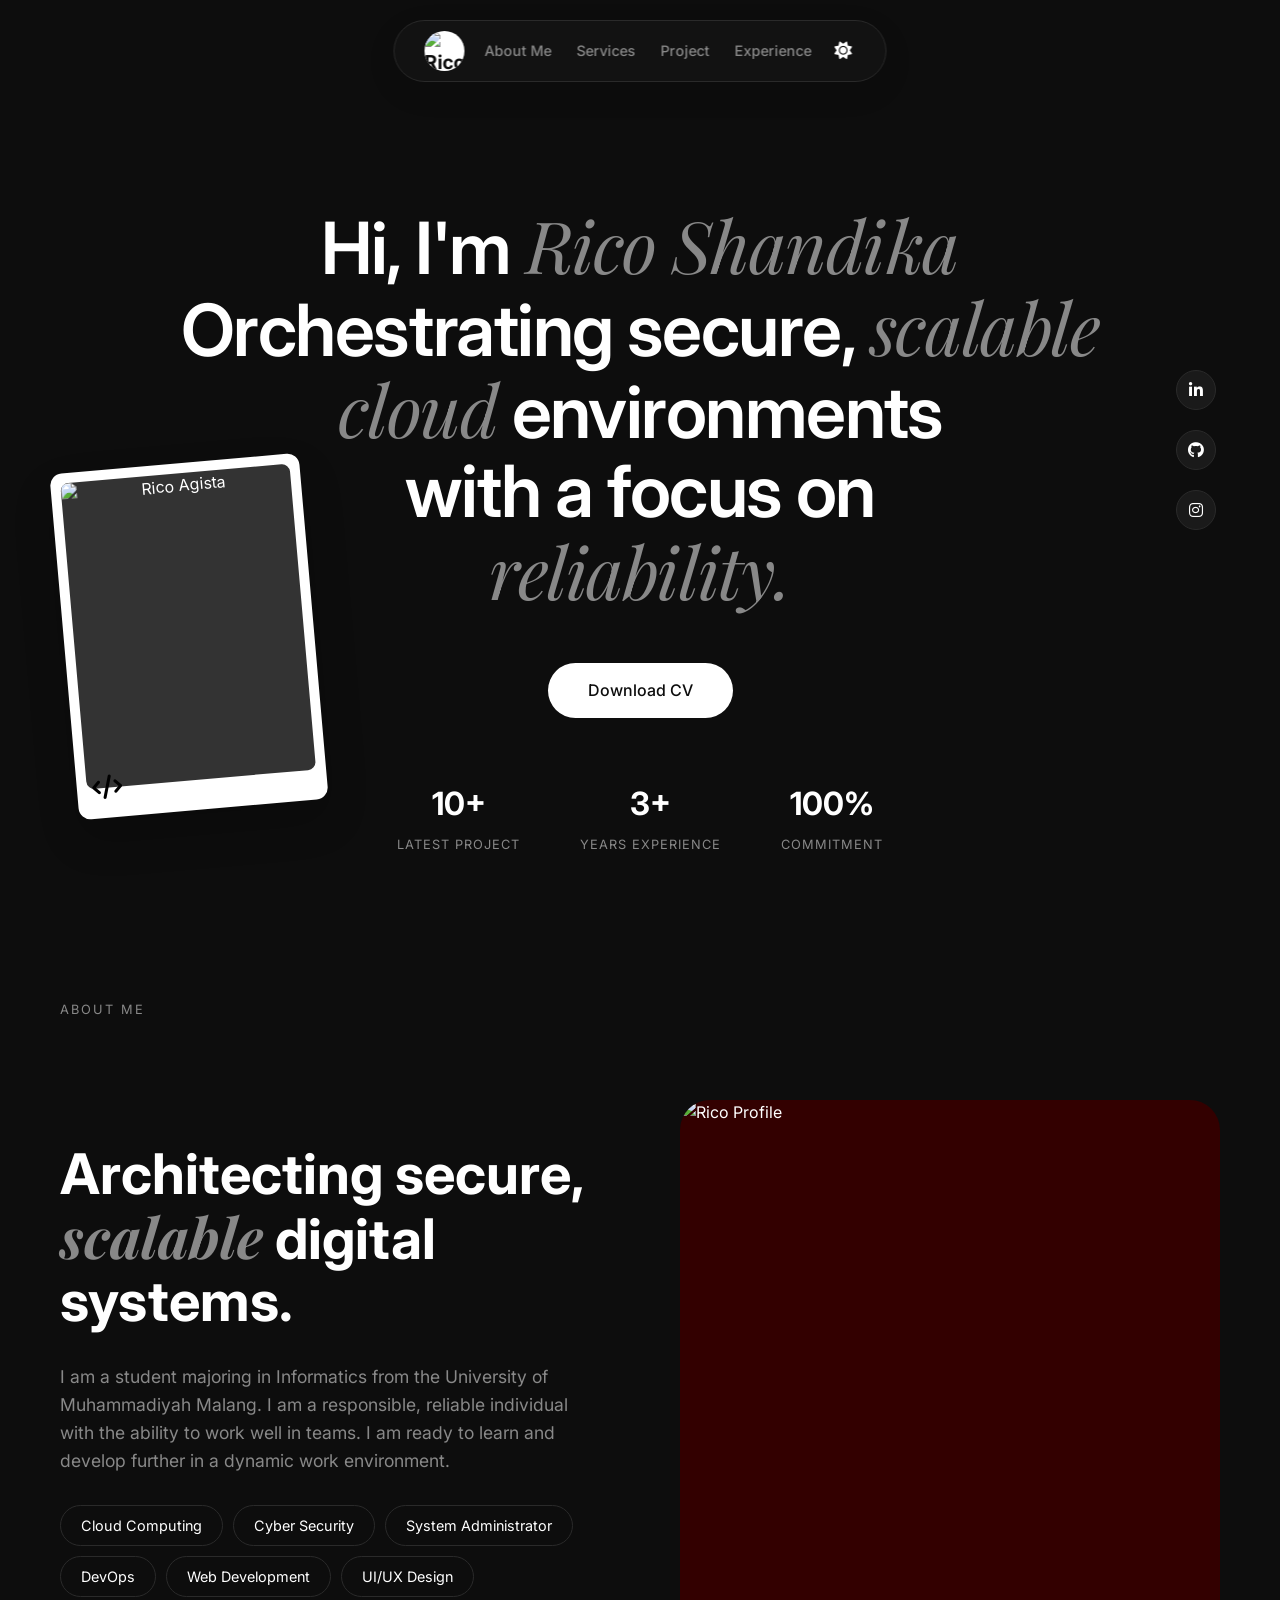
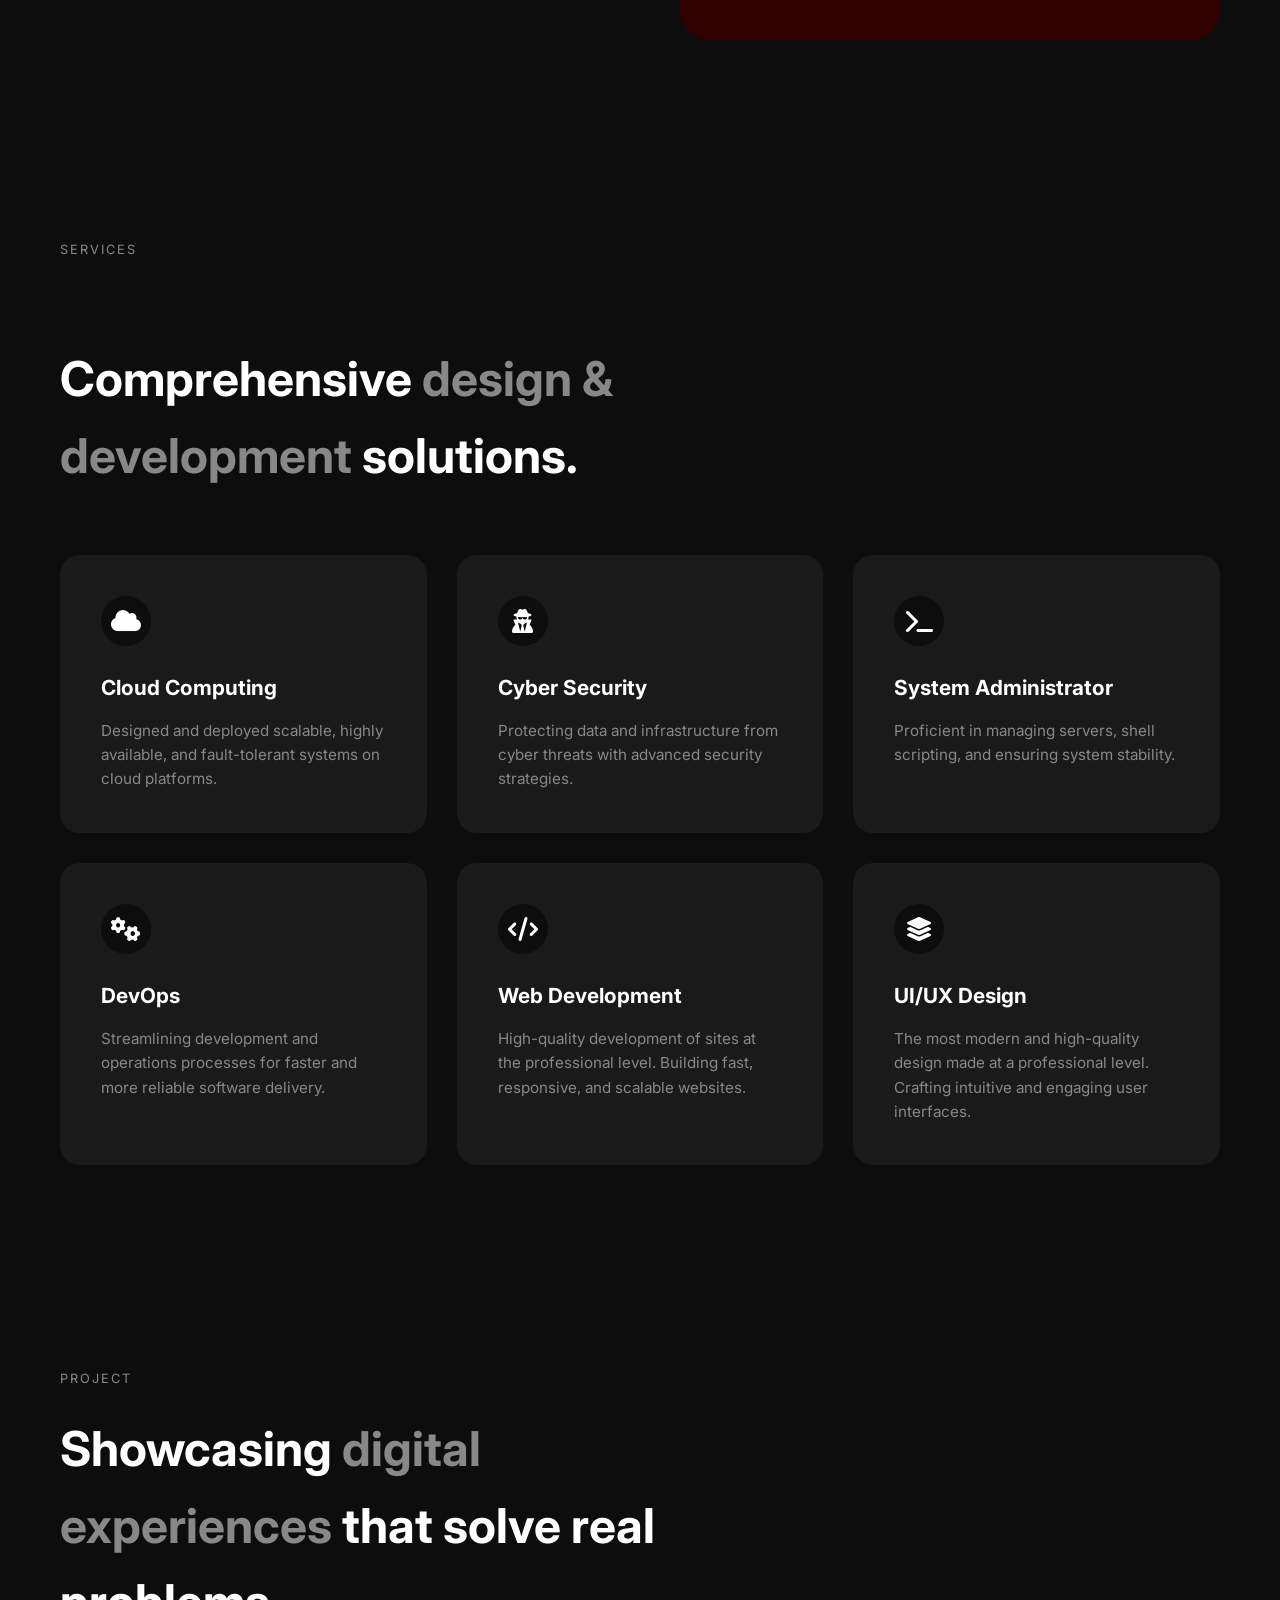
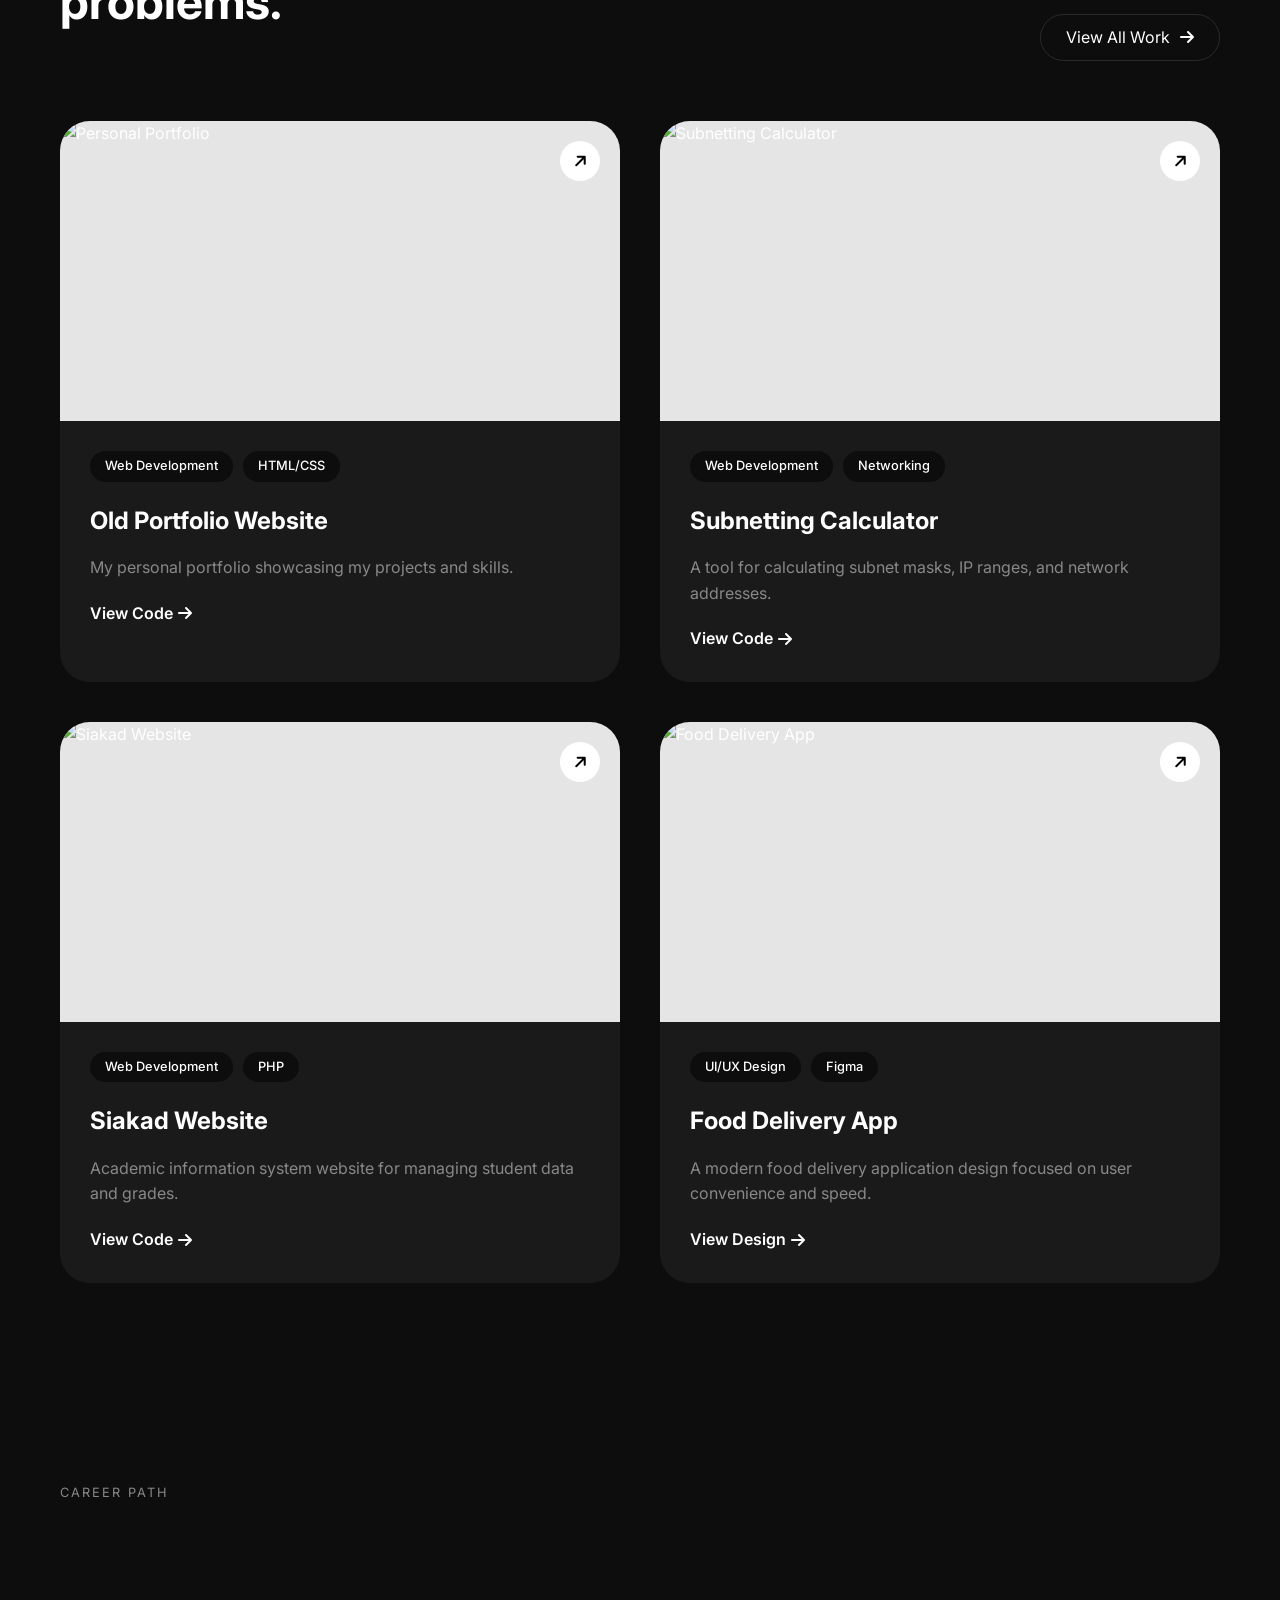
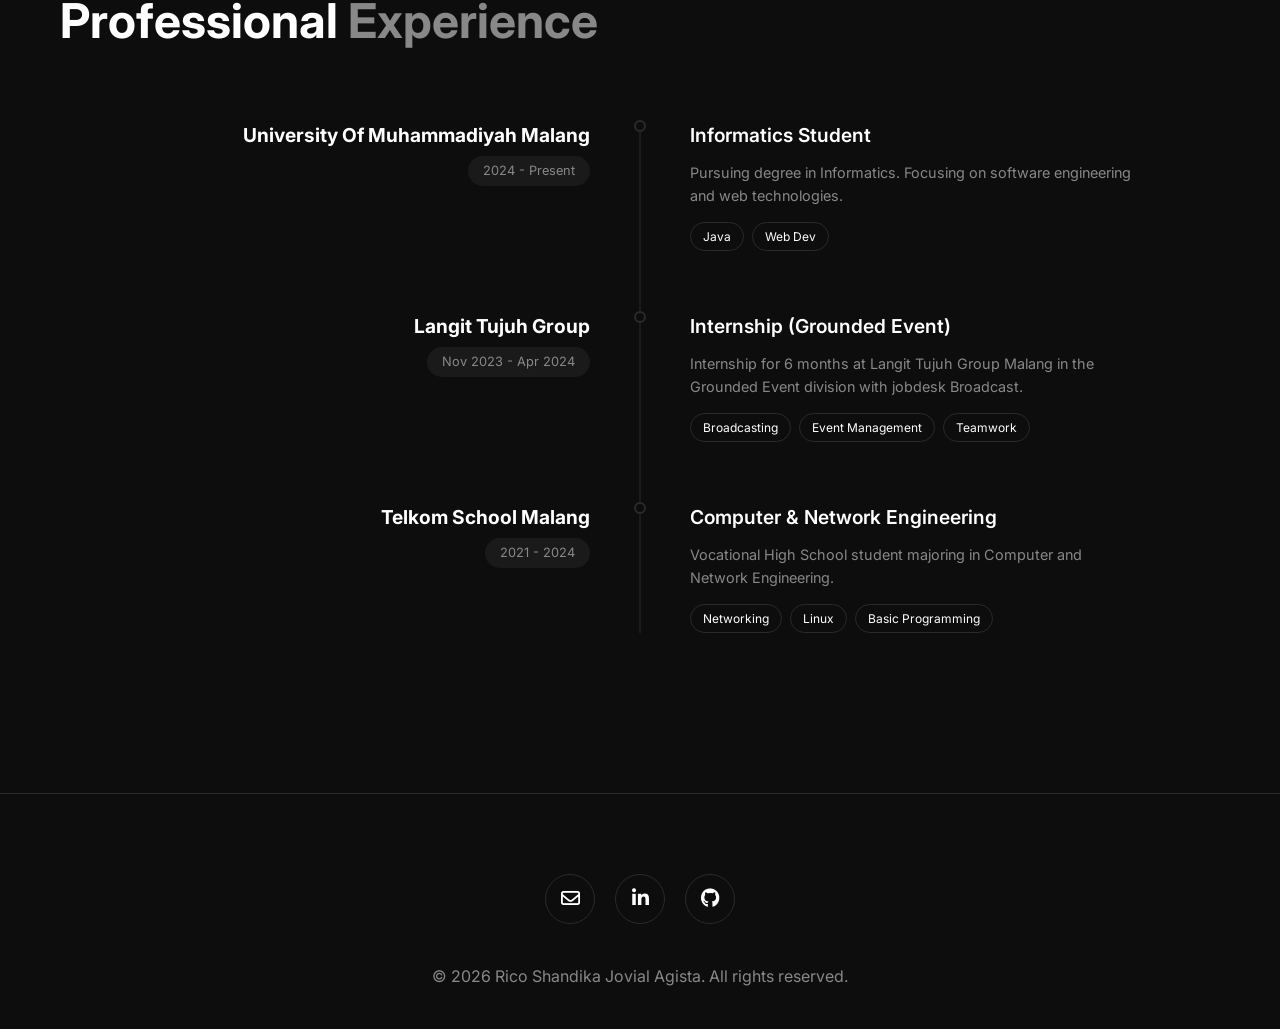
==== index.html @ cc6c266a "yes seo" ====
<!DOCTYPE html>
<html lang="en" data-theme="dark">

<head>
    <meta charset="UTF-8">
    <meta name="viewport" content="width=device-width, initial-scale=1.0">
    <meta name="description" content="Rico Agista - Cloud Computing & DevOps Expert. Specialized in secure, scalable cloud environments, cybersecurity, and system administration. 3+ years experience.">
    <meta name="keywords" content="Rico Agista, Cloud Computing, DevOps, Cybersecurity, System Administrator, Web Development, UI/UX Design, AWS, Linux, Cloud Engineer">
    <meta name="author" content="Rico Shandika Jovial Agista">
    <meta name="robots" content="index, follow, max-snippet:-1, max-image-preview:large, max-video-preview:-1">
    <meta name="theme-color" content="#1f2937">
    <meta name="apple-mobile-web-app-capable" content="yes">
    <meta name="apple-mobile-web-app-status-bar-style" content="black-translucent">
    
    <!-- Open Graph / Facebook -->
    <meta property="og:type" content="website">
    <meta property="og:url" content="https://ricoagista.my.id/">
    <meta property="og:title" content="Rico Agista - Cloud Computing & DevOps Expert">
    <meta property="og:description" content="Architecting secure, scalable cloud environments with 3+ years of experience in DevOps, cybersecurity, and system administration.">
    <meta property="og:image" content="https://ricoagista.my.id/img/hero-bg.jpg">
    <meta property="og:site_name" content="Rico Agista Portfolio">
    <meta property="og:locale" content="en_US">
    
    <!-- Twitter -->
    <meta property="twitter:card" content="summary_large_image">
    <meta property="twitter:url" content="https://ricoagista.my.id/">
    <meta property="twitter:title" content="Rico Agista - Cloud Computing & DevOps Expert">
    <meta property="twitter:description" content="Architecting secure, scalable cloud environments with 3+ years of experience.">
    <meta property="twitter:image" content="https://ricoagista.my.id/img/hero-bg.jpg">
    
    <!-- Canonical -->
    <link rel="canonical" href="https://ricoagista.my.id/">
    
    <!-- JSON-LD Structured Data -->
    <script type="application/ld+json">
    {
        "@context": "https://schema.org",
        "@type": "Person",
        "name": "Rico Shandika Jovial Agista",
        "alternateName": "Rico Agista",
        "description": "Cloud Computing & DevOps Expert with 3+ years experience",
        "url": "https://ricoagista.my.id/",
        "image": "https://ricoagista.my.id/img/profile.png",
        "email": "mailto:info@ricoagista.my.id",
        "jobTitle": "Cloud Engineer & DevOps Specialist",
        "sameAs": [
            "https://linkedin.com/in/ricoshandikajovialagista/",
            "https://github.com/ricoagista",
            "https://instagram.com/rico_agista"
        ],
        "knowsAbout": [
            "Cloud Computing",
            "DevOps",
            "Cybersecurity",
            "System Administration",
            "Web Development",
            "UI/UX Design",
            "AWS",
            "Linux",
            "Docker",
            "Kubernetes"
        ],
        "worksFor": {
            "@type": "Organization",
            "name": "Freelance"
        }
    }
    </script>

    <!-- JSON-LD Organization Schema -->
    <script type="application/ld+json">
    {
        "@context": "https://schema.org",
        "@type": "WebSite",
        "name": "Rico Agista Portfolio",
        "url": "https://ricoagista.my.id/",
        "description": "Personal portfolio showcasing cloud computing, DevOps, and cybersecurity expertise",
        "creator": {
            "@type": "Person",
            "name": "Rico Shandika Jovial Agista"
        }
    }
    </script>
    
    <title>Rico Agista - Cloud Computing & DevOps Expert | Secure Cloud Solutions</title>
    <link rel="stylesheet" href="css/style.css">
    <link rel="stylesheet" href="https://cdnjs.cloudflare.com/ajax/libs/font-awesome/6.4.0/css/all.min.css">
    <link rel="icon" type="image/logo.png" href="img/logo.png">
    <link rel="apple-touch-icon" href="img/icon.jpg">
</head>

<body>

    <!-- Navbar -->
    <nav class="navbar">
        <div class="nav-brand">
            <img src="img/icon.jpg" alt="Rico"
                style="width: 100%; height: 100%; object-fit: cover; border-radius: 50%;">
        </div>
        <div class="nav-links">
            <a href="#about">About Me</a>
            <a href="#services">Services</a>
            <a href="#projects">Project</a>
            <a href="#experience">Experience</a>
        </div>

        <button class="theme-toggle" aria-label="Toggle Dark Mode">
            <i class="fa-solid fa-sun"></i>
        </button>
    </nav>

    <!-- Hero Section -->
    <section class="hero">
        <div class="container">

            <h1 class="hero-title" style="margin-top: 60px;">
                Hi, I'm <span class="serif">Rico Shandika</span><br>
                Orchestrating secure, <span class="serif">scalable</span><br>
                <span class="serif">cloud</span> environments<br>
                with a focus on<br>
                <span class="serif">reliability.</span>
            </h1>

            <a href="./assets/CV-Rico_Shandika_Jovial_Agista.pdf"
                class="btn-primary" target="_blank">Download CV</a>

            <div class="hero-stats">
                <div class="stat-item">
                    <h3>10+</h3>
                    <p>Latest Project</p>
                </div>
                <div class="stat-item">
                    <h3>3+</h3>
                    <p>Years Experience</p>
                </div>
                <div class="stat-item">
                    <h3>100%</h3>
                    <p>Commitment</p>
                </div>
            </div>
        </div>

        <!-- Floating Image (Desktop Only via CSS) -->
        <div class="hero-image-wrapper">
            <img src="img/hero-bg.jpg" alt="Rico Agista" class="hero-image">
            <div class="hero-image-icon">
                <i class="fa-solid fa-code"></i>
            </div>
        </div>

        <!-- Social Side Floating -->
        <div class="social-floating">
            <a href="https://www.linkedin.com/in/ricoshandikajovialagista/" target="_blank" class="social-icon"><i
                    class="fa-brands fa-linkedin-in"></i></a>
            <a href="https://github.com/ricoagista" target="_blank" class="social-icon"><i
                    class="fa-brands fa-github"></i></a>
            <a href="https://instagram.com/rico_agista" target="_blank" class="social-icon"><i
                    class="fa-brands fa-instagram"></i></a>
        </div>
    </section>

    <!-- About Section -->
    <section id="about" class="section">
        <div class="container">
            <div class="section-header">
                <span class="section-title">About Me</span>
            </div>

            <div class="about-grid">
                <div class="about-content">
                    <h2>
                        Architecting secure, <br>
                        <span class="serif">scalable</span> digital systems.
                    </h2>
                    <div class="about-text">
                        <p>I am a student majoring in Informatics from the University of Muhammadiyah Malang. I am a
                            responsible, reliable individual with the ability to work well in teams. I am ready to learn
                            and develop further in a dynamic work environment.</p>
                    </div>

                    <div class="tags">
                        <span class="tag">Cloud Computing</span>
                        <span class="tag">Cyber Security</span>
                        <span class="tag">System Administrator</span>
                        <span class="tag">DevOps</span>
                        <span class="tag">Web Development</span>
                        <span class="tag">UI/UX Design</span>
                    </div>
                </div>

                <div class="about-image-container">
                    <img src="img/profile.png" alt="Rico Profile" class="about-image">
                </div>
            </div>
        </div>
    </section>

    <!-- Services Section -->
    <section id="services" class="section">
        <div class="container">
            <div class="section-header">
                <span class="section-title">Services</span>
            </div>

            <h2 style="font-size: 3rem; margin-bottom: 60px; max-width: 800px;">
                Comprehensive <span style="color: var(--text-muted);">design & development</span> solutions.
            </h2>

            <div class="services-grid">
                <!-- Service 1 -->
                <div class="service-card">
                    <div class="service-icon"><i class="fa-solid fa-cloud"></i></div>
                    <h3>Cloud Computing</h3>
                    <p>Designed and deployed scalable, highly available, and fault-tolerant systems on cloud platforms.
                    </p>
                </div>

                <!-- Service 2 -->
                <div class="service-card">
                    <div class="service-icon"><i class="fa-solid fa-user-secret"></i></div>
                    <h3>Cyber Security</h3>
                    <p>Protecting data and infrastructure from cyber threats with advanced security strategies.</p>
                </div>

                <!-- Service 3 -->
                <div class="service-card">
                    <div class="service-icon"><i class="fa-solid fa-terminal"></i></div>
                    <h3>System Administrator</h3>
                    <p>Proficient in managing servers, shell scripting, and ensuring system stability.</p>
                </div>

                <!-- Service 4 -->
                <div class="service-card">
                    <div class="service-icon"><i class="fa-solid fa-gears"></i></div>
                    <h3>DevOps</h3>
                    <p>Streamlining development and operations processes for faster and more reliable software delivery.
                    </p>
                </div>

                <!-- Service 5 -->
                <div class="service-card">
                    <div class="service-icon"><i class="fa-solid fa-code"></i></div>
                    <h3>Web Development</h3>
                    <p>High-quality development of sites at the professional level. Building fast, responsive, and
                        scalable websites.</p>
                </div>

                <!-- Service 6 -->
                <div class="service-card">
                    <div class="service-icon"><i class="fa-solid fa-layer-group"></i></div>
                    <h3>UI/UX Design</h3>
                    <p>The most modern and high-quality design made at a professional level. Crafting intuitive and
                        engaging user interfaces.</p>
                </div>
            </div>
        </div>
    </section>

    <!-- Projects Section -->
    <section id="projects" class="section">
        <div class="container">
            <div class="projects-header">
                <span class="section-title">Project</span>
                <div style="display: flex; justify-content: space-between; align-items: flex-end; margin-top: 20px;">
                    <h2>Showcasing <span class="serif">digital experiences</span> that solve real problems.</h2>
                    <a href="https://github.com/ricoagista?tab=repositories" target="_blank" class="view-all">View All
                        Work <i class="fa-solid fa-arrow-right"></i></a>
                </div>
            </div>

            <div class="project-grid">
                <!-- Project 1 -->
                <div class="project-card">
                    <div class="project-image">
                        <img src="img/portfolio.jpg" alt="Personal Portfolio">
                        <a href="https://github.com/ricoagista/ricoagista.github.io" target="_blank"
                            class="arrow-btn"><i class="fa-solid fa-arrow-up"></i></a>
                    </div>
                    <div class="project-info">
                        <div class="project-tags">
                            <span>Web Development</span>
                            <span>HTML/CSS</span>
                        </div>
                        <h3>Old Portfolio Website</h3>
                        <p>My personal portfolio showcasing my projects and skills.</p>
                        <a href="https://github.com/ricoagista/Old-Portofolio" class="view-case">View Code <i
                                class="fa-solid fa-arrow-right"></i></a>
                    </div>
                </div>

                <!-- Project 2 -->
                <div class="project-card">
                    <div class="project-image">
                        <img src="img/subnetting.jpg" alt="Subnetting Calculator">
                        <a href="https://github.com/ricoagista/subnetting/" target="_blank" class="arrow-btn"><i
                                class="fa-solid fa-arrow-up"></i></a>
                    </div>
                    <div class="project-info">
                        <div class="project-tags">
                            <span>Web Development</span>
                            <span>Networking</span>
                        </div>
                        <h3>Subnetting Calculator</h3>
                        <p>A tool for calculating subnet masks, IP ranges, and network addresses.</p>
                        <a href="https://github.com/ricoagista/subnetting/" class="view-case">View Code <i
                                class="fa-solid fa-arrow-right"></i></a>
                    </div>
                </div>

                <!-- Project 3 -->
                <div class="project-card">
                    <div class="project-image">
                        <img src="img/siakad.jpg" alt="Siakad Website">
                        <a href="https://github.com/ricoagista/siakad" target="_blank" class="arrow-btn"><i
                                class="fa-solid fa-arrow-up"></i></a>
                    </div>
                    <div class="project-info">
                        <div class="project-tags">
                            <span>Web Development</span>
                            <span>PHP</span>
                        </div>
                        <h3>Siakad Website</h3>
                        <p>Academic information system website for managing student data and grades.</p>
                        <a href="https://github.com/ricoagista/siakad" class="view-case">View Code <i
                                class="fa-solid fa-arrow-right"></i></a>
                    </div>
                </div>

                <!-- Project 4 -->
                <div class="project-card">
                    <div class="project-image">
                        <img src="img/food-delivery.jpg" alt="Food Delivery App">
                        <a href="https://www.figma.com/file/NeRgVZReRgJtm5p2nT7HVG/Untitled?node-id=0%3A1&t=t5zzf1Kovlx4xLek-1"
                            target="_blank" class="arrow-btn"><i class="fa-solid fa-arrow-up"></i></a>
                    </div>
                    <div class="project-info">
                        <div class="project-tags">
                            <span>UI/UX Design</span>
                            <span>Figma</span>
                        </div>
                        <h3>Food Delivery App</h3>
                        <p>A modern food delivery application design focused on user convenience and speed.</p>
                        <a href="https://www.figma.com/file/NeRgVZReRgJtm5p2nT7HVG/Untitled?node-id=0%3A1&t=t5zzf1Kovlx4xLek-1"
                            class="view-case">View Design <i class="fa-solid fa-arrow-right"></i></a>
                    </div>
                </div>
            </div>
        </div>
    </section>

    <!-- Experience Section -->
    <section id="experience" class="section">
        <div class="container">
            <div class="section-header">
                <span class="section-title">Career Path</span>
            </div>

            <h2 style="font-size: 3rem; margin-bottom: 60px;">
                Professional <span style="color: var(--text-muted);">Experience</span>
            </h2>

            <div class="timeline">
                <!-- Item 1 -->
                <div class="timeline-item">
                    <div class="timeline-dot"></div>
                    <div class="timeline-left">
                        <div class="company-name">University Of Muhammadiyah Malang</div>
                        <div class="company-period">2024 - Present</div>
                    </div>
                    <div class="timeline-right">
                        <div class="role-title">Informatics Student</div>
                        <p class="role-desc">Pursuing degree in Informatics. Focusing on software engineering and web
                            technologies.</p>
                        <div class="tech-stack">
                            <span>Java</span>
                            <span>Web Dev</span>
                        </div>
                    </div>
                </div>

                <!-- Item 2 -->
                <div class="timeline-item">
                    <div class="timeline-dot"></div>
                    <div class="timeline-left">
                        <div class="company-name">Langit Tujuh Group</div>
                        <div class="company-period">Nov 2023 - Apr 2024</div>
                    </div>
                    <div class="timeline-right">
                        <div class="role-title">Internship (Grounded Event)</div>
                        <p class="role-desc">Internship for 6 months at Langit Tujuh Group Malang in the Grounded Event
                            division with jobdesk Broadcast.</p>
                        <div class="tech-stack">
                            <span>Broadcasting</span>
                            <span>Event Management</span>
                            <span>Teamwork</span>
                        </div>
                    </div>
                </div>

                <!-- Item 3 -->
                <div class="timeline-item">
                    <div class="timeline-dot"></div>
                    <div class="timeline-left">
                        <div class="company-name">Telkom School Malang</div>
                        <div class="company-period">2021 - 2024</div>
                    </div>
                    <div class="timeline-right">
                        <div class="role-title">Computer & Network Engineering</div>
                        <p class="role-desc">Vocational High School student majoring in Computer and Network
                            Engineering.</p>
                        <div class="tech-stack">
                            <span>Networking</span>
                            <span>Linux</span>
                            <span>Basic Programming</span>
                        </div>
                    </div>
                </div>
            </div>
        </div>
    </section>

    <!-- Footer -->
    <footer itemscope itemtype="https://schema.org/WPFooter">
        <div class="container">
            <div class="social-links">
                <a href="mailto:info@ricoagista.my.id" class="social-icon" title="Send Email"><i class="fa-regular fa-envelope"></i></a>
                <a href="https://www.linkedin.com/in/ricoshandikajovialagista/" class="social-icon" title="LinkedIn Profile"><i
                        class="fa-brands fa-linkedin-in"></i></a>
                <a href="https://github.com/ricoagista" class="social-icon" title="GitHub Profile"><i class="fa-brands fa-github"></i></a>
            </div>
            <p style="color: var(--text-muted);">© 2026 Rico Shandika Jovial Agista. All rights reserved.</p>
        </div>
    </footer>

    <!-- Additional SEO Schema for Services -->
    <script type="application/ld+json">
    {
        "@context": "https://schema.org",
        "@type": "BreadcrumbList",
        "itemListElement": [
            {
                "@type": "ListItem",
                "position": 1,
                "name": "Home",
                "item": "https://ricoagista.my.id/"
            },
            {
                "@type": "ListItem",
                "position": 2,
                "name": "About",
                "item": "https://ricoagista.my.id/#about"
            },
            {
                "@type": "ListItem",
                "position": 3,
                "name": "Services",
                "item": "https://ricoagista.my.id/#services"
            },
            {
                "@type": "ListItem",
                "position": 4,
                "name": "Projects",
                "item": "https://ricoagista.my.id/#projects"
            },
            {
                "@type": "ListItem",
                "position": 5,
                "name": "Experience",
                "item": "https://ricoagista.my.id/#experience"
            }
        ]
    }
    </script>

    <script src="js/script.js"></script>
</body>

</html>
---- css/style.css ----
/* Google Fonts */
@import url('https://fonts.googleapis.com/css2?family=Inter:wght@300;400;500;600;700&display=swap');
@import url('https://fonts.googleapis.com/css2?family=Playfair+Display:ital,wght@0,400;0,600;1,400&display=swap');

:root {
    --bg-color: #0d0d0d;
    --text-color: #ffffff;
    --text-muted: #888888;
    --primary-color: #ffffff;
    --accent-color: #333333;
    --card-bg: #1a1a1a;
    --border-color: #2a2a2a;
    --nav-bg: rgba(20, 20, 20, 0.8);
    --font-sans: 'Inter', sans-serif;
    --font-serif: 'Playfair Display', serif;
    --transition: all 0.3s ease;
}

[data-theme="light"] {
    --bg-color: #f5f5f7;
    --text-color: #1a1a1a;
    --text-muted: #666666;
    --primary-color: #000000;
    --accent-color: #e5e5e5;
    --card-bg: #ffffff;
    --border-color: #e5e5e5;
    --nav-bg: rgba(255, 255, 255, 0.8);
}

/* Reset & Base Styles */
* {
    margin: 0;
    padding: 0;
    box-sizing: border-box;
}

html {
    scroll-behavior: auto;
}

@media (prefers-reduced-motion: no-preference) {
    html {
        scroll-behavior: smooth;
    }
}

body {
    background-color: var(--bg-color);
    color: var(--text-color);
    font-family: var(--font-sans);
    line-height: 1.6;
    overflow-x: hidden;
    transition: background-color 0.3s ease, color 0.3s ease;
}

a {
    text-decoration: none;
    color: inherit;
    transition: var(--transition);
}

ul {
    list-style: none;
}

/* Social Floating */
.social-floating {
    position: fixed;
    right: 5%;
    top: 50%;
    transform: translateY(-50%);
    display: flex;
    flex-direction: column;
    gap: 20px;
    z-index: 100;
}

.social-floating .social-icon {
    width: 40px;
    height: 40px;
    font-size: 1rem;
    background: var(--card-bg);
}

img {
    max-width: 100%;
    display: block;
}

.container {
    max-width: 1200px;
    margin: 0 auto;
    padding: 0 20px;
}

/* Navbar */
.navbar {
    position: fixed;
    top: 20px;
    left: 50%;
    transform: translateX(-50%);
    background: var(--nav-bg);
    backdrop-filter: blur(10px);
    border: 1px solid var(--border-color);
    border-radius: 50px;
    padding: 10px 30px;
    z-index: 1000;
    display: flex;
    align-items: center;
    gap: 20px;
    width: max-content;
    box-shadow: 0 10px 30px rgba(0, 0, 0, 0.1);
}

.nav-brand {
    width: 40px;
    height: 40px;
    background: var(--primary-color);
    color: var(--bg-color);
    border-radius: 50%;
    display: flex;
    align-items: center;
    justify-content: center;
    font-weight: 700;
    font-size: 1.2rem;
}

.nav-links {
    display: flex;
    gap: 25px;
}

.nav-links a {
    font-size: 0.9rem;
    font-weight: 500;
    color: var(--text-muted);
}

.nav-links a:hover,
.nav-links a.active {
    color: var(--primary-color);
}

.nav-cta {
    background: var(--accent-color);
    padding: 8px 20px;
    border-radius: 30px;
    font-size: 0.9rem;
    display: flex;
    align-items: center;
    gap: 5px;
    border: 1px solid var(--border-color);
}

.theme-toggle {
    background: none;
    border: none;
    color: var(--text-color);
    cursor: pointer;
    font-size: 1.1rem;
    display: flex;
    align-items: center;
    width: 24px;
    justify-content: center;
}

/* Hero Section */
.hero {
    min-height: 100vh;
    display: flex;
    align-items: center;
    justify-content: center;
    text-align: center;
    padding-top: 100px;
    position: relative;
    overflow: hidden;
}

.badge {
    display: inline-flex;
    align-items: center;
    gap: 8px;
    background: rgba(34, 197, 94, 0.1);
    color: #22c55e;
    padding: 8px 20px 8px 15px;
    /* Added extra left padding for handshake */
    border-radius: 30px;
    font-size: 0.9rem;
    margin-bottom: 30px;
    font-weight: 500;
}

.badge span {
    font-size: 1.2em;
    /* Make emoji slightly larger */
}

.hero-title {
    font-size: 4.5rem;
    line-height: 1.1;
    font-weight: 600;
    margin-bottom: 20px;
    letter-spacing: -0.02em;
}

.hero-title span {
    display: block;
}

.hero-title .serif {
    font-family: var(--font-serif);
    font-style: italic;
    font-weight: 400;
    color: var(--text-muted);
    display: inline;
}

.hero-stats {
    display: flex;
    justify-content: center;
    gap: 60px;
    margin-top: 60px;
}

.stat-item h3 {
    font-size: 2rem;
    font-weight: 700;
    margin-bottom: 5px;
}

.stat-item p {
    color: var(--text-muted);
    font-size: 0.8rem;
    letter-spacing: 1px;
    text-transform: uppercase;
}

.hero-image-wrapper {
    position: absolute;
    left: 5%;
    bottom: 10%;
    transform: rotate(-5deg);
    background: white;
    padding: 10px 10px 30px 10px;
    border-radius: 12px;
    box-shadow: 0 20px 40px rgba(0, 0, 0, 0.2);
    width: 250px;
    z-index: -1;
    /* Behind text if overlaps, or use specific layout */
}

/* For the specific layout in image 1, the image is floating on the left. 
   To make it responsive, we might need a grid layout for hero. 
   But the text is centered. Let's keep it absolute for desktop. */

.hero-image {
    width: 100%;
    border-radius: 8px;
    aspect-ratio: 3/4;
    object-fit: cover;
    background-color: #333;
}

.hero-image-icon {
    position: absolute;
    bottom: 10px;
    left: 15px;
    color: #000;
    font-size: 1.5rem;
}

.btn-primary {
    display: inline-block;
    background: var(--primary-color);
    color: var(--bg-color);
    padding: 15px 40px;
    border-radius: 50px;
    font-weight: 500;
    margin-top: 30px;
}

/* About Section */
.section {
    padding: 100px 0;
}

.section-header {
    display: flex;
    justify-content: space-between;
    align-items: flex-start;
    margin-bottom: 60px;
}

.section-title {
    font-size: 0.8rem;
    text-transform: uppercase;
    letter-spacing: 2px;
    color: var(--text-muted);
    margin-bottom: 20px;
}

.about-grid {
    display: grid;
    grid-template-columns: 1fr 1fr;
    gap: 80px;
    align-items: center;
}

.about-content h2 {
    font-size: 3.5rem;
    line-height: 1.1;
    margin-bottom: 30px;
}

.about-content h2 span {
    font-family: var(--font-serif);
    font-style: italic;
    color: var(--text-muted);
}

.about-text {
    color: var(--text-muted);
    margin-bottom: 30px;
    font-size: 1.1rem;
}

.tags {
    display: flex;
    flex-wrap: wrap;
    gap: 10px;
}

.tag {
    padding: 8px 20px;
    border: 1px solid var(--border-color);
    border-radius: 30px;
    font-size: 0.9rem;
    background: transparent;
    color: var(--text-color);
}

.about-image {
    border-radius: 30px;
    overflow: hidden;
    background: #330000;
    /* Fallback for image 2 reddish bg */
    width: 100%;
    aspect-ratio: 1/1;
}

/* Services Section */
.services-grid {
    display: grid;
    grid-template-columns: repeat(auto-fit, minmax(300px, 1fr));
    gap: 30px;
}

.service-card {
    background: var(--card-bg);
    padding: 40px;
    border-radius: 20px;
    border: 1px solid transparent;
    transition: var(--transition);
}

.service-card:hover {
    border-color: var(--border-color);
    transform: translateY(-5px);
}

.service-icon {
    width: 50px;
    height: 50px;
    background: var(--bg-color);
    border-radius: 50%;
    display: flex;
    align-items: center;
    justify-content: center;
    font-size: 1.5rem;
    margin-bottom: 25px;
}

.service-card h3 {
    font-size: 1.3rem;
    margin-bottom: 15px;
}

.service-card p {
    color: var(--text-muted);
    font-size: 0.95rem;
    line-height: 1.6;
}

/* Projects Section */
.projects-header h2 {
    font-size: 3rem;
    max-width: 600px;
    margin-bottom: 20px;
}

.projects-header h2 span {
    color: var(--text-muted);
}

.view-all {
    padding: 10px 25px;
    border: 1px solid var(--border-color);
    border-radius: 30px;
    display: inline-flex;
    align-items: center;
    gap: 10px;
}

.project-grid {
    display: grid;
    grid-template-columns: repeat(2, 1fr);
    gap: 40px;
    margin-top: 60px;
}

.project-card {
    background: var(--card-bg);
    border-radius: 30px;
    overflow: hidden;
    padding-bottom: 30px;
}

.project-image {
    background: #e5e5e5;
    height: 300px;
    position: relative;
    display: flex;
    align-items: center;
    justify-content: center;
}

.project-image img {
    width: 100%;
    height: 100%;
    object-fit: cover;
}

.arrow-btn {
    position: absolute;
    top: 20px;
    right: 20px;
    width: 40px;
    height: 40px;
    background: white;
    border-radius: 50%;
    display: flex;
    align-items: center;
    justify-content: center;
    color: black;
    transform: rotate(45deg);
}

.project-info {
    padding: 30px 30px 0;
}

.project-tags {
    display: flex;
    gap: 10px;
    margin-bottom: 20px;
}

.project-tags span {
    background: var(--bg-color);
    padding: 5px 15px;
    border-radius: 20px;
    font-size: 0.8rem;
    font-weight: 500;
}

.project-info h3 {
    font-size: 1.5rem;
    margin-bottom: 15px;
}

.project-info p {
    color: var(--text-muted);
    margin-bottom: 20px;
}

.view-case {
    font-weight: 600;
    display: flex;
    align-items: center;
    gap: 5px;
}

/* Experience / Career Path */
.timeline {
    position: relative;
    max-width: 1000px;
    margin: 0 auto;
}

.timeline::before {
    content: '';
    position: absolute;
    left: 50%;
    transform: translateX(-50%);
    top: 0;
    bottom: 0;
    width: 1px;
    background: var(--border-color);
}

.timeline-item {
    display: flex;
    justify-content: space-between;
    margin-bottom: 60px;
    position: relative;
}

.timeline-dot {
    position: absolute;
    left: 50%;
    top: 0;
    transform: translateX(-50%);
    width: 12px;
    height: 12px;
    background: var(--bg-color);
    border: 2px solid var(--border-color);
    border-radius: 50%;
    z-index: 1;
}

.timeline-left,
.timeline-right {
    width: 45%;
}

.timeline-left {
    text-align: right;
}

.company-name {
    font-size: 1.2rem;
    font-weight: 700;
    margin-bottom: 5px;
}

.company-period {
    display: inline-block;
    padding: 5px 15px;
    background: var(--card-bg);
    border-radius: 20px;
    font-size: 0.8rem;
    color: var(--text-muted);
}

.role-title {
    font-size: 1.2rem;
    font-weight: 600;
    margin-bottom: 10px;
}

.role-desc {
    color: var(--text-muted);
    font-size: 0.9rem;
    margin-bottom: 15px;
}

.tech-stack {
    display: flex;
    flex-wrap: wrap;
    gap: 8px;
}

.tech-stack span {
    font-size: 0.75rem;
    padding: 4px 12px;
    border: 1px solid var(--border-color);
    border-radius: 15px;
}

/* Footer */
footer {
    padding: 80px 0 40px;
    text-align: center;
    border-top: 1px solid var(--border-color);
}

.social-links {
    display: flex;
    justify-content: center;
    gap: 20px;
    margin-bottom: 40px;
}

.social-icon {
    width: 50px;
    height: 50px;
    border: 1px solid var(--border-color);
    border-radius: 50%;
    display: flex;
    align-items: center;
    justify-content: center;
    font-size: 1.2rem;
    transition: var(--transition);
}

.social-icon:hover {
    background: var(--primary-color);
    color: var(--bg-color);
    border-color: var(--primary-color);
}

/* Responsive */
@media (max-width: 992px) {
    .hero-title {
        font-size: 3.5rem;
    }

    .about-grid {
        grid-template-columns: 1fr;
        gap: 40px;
    }

    .timeline::before {
        left: 0;
    }

    .timeline-item {
        flex-direction: column;
        padding-left: 30px;
    }

    .timeline-dot {
        left: 0;
    }

    .timeline-left,
    .timeline-right {
        width: 100%;
        text-align: left;
    }

    .timeline-left {
        margin-bottom: 15px;
    }

    .project-grid {
        grid-template-columns: 1fr;
    }

    .hero {
        flex-direction: column;
        padding-top: 100px;
        height: auto;
        min-height: auto;
        padding-bottom: 50px;
    }

    .hero-image-wrapper {
        position: relative;
        left: auto;
        bottom: auto;
        transform: rotate(0deg);
        display: block;
        width: 100%;
        max-width: 250px;
        /* Smaller image */
        margin: 0 auto 30px;
        /* Center and add space below */
        order: -1;
        /* Move above text */
    }

    .services-grid {
        grid-template-columns: repeat(2, 1fr);
    }

    .social-floating {
        display: none;
        /* Hide floating icons on tablet/mobile to prevent overlap */
    }
}

@media (max-width: 768px) {
    .navbar {
        bottom: 20px;
        top: auto;
        padding: 10px 20px;
        width: 90%;
        justify-content: space-between;
    }

    .nav-links {
        display: flex;
        gap: 10px;
        /* Tighter gap */
        /* Mobile menu visible as requested */
    }

    .nav-links a {
        font-size: 0.7rem;
        /* Smaller font to fit */
    }

    .hero .container {
        display: flex;
        flex-direction: column;
    }

    .hero-title {
        font-size: 2.5rem;
    }

    .hero-stats {
        flex-direction: column;
        gap: 20px;
    }

    .services-grid {
        grid-template-columns: 1fr;
    }

    /* Performance optimizations for mobile */
    * {
        /* Disable transitions on mobile for better performance */
        transition: none !important;
        animation-duration: 0.01ms !important;
        animation-iteration-count: 1 !important;
    }

    /* Re-enable essential interactions only */
    .social-icon:hover,
    .tag:hover,
    .service-card:hover {
        transition: background-color 0.2s ease !important;
    }
}
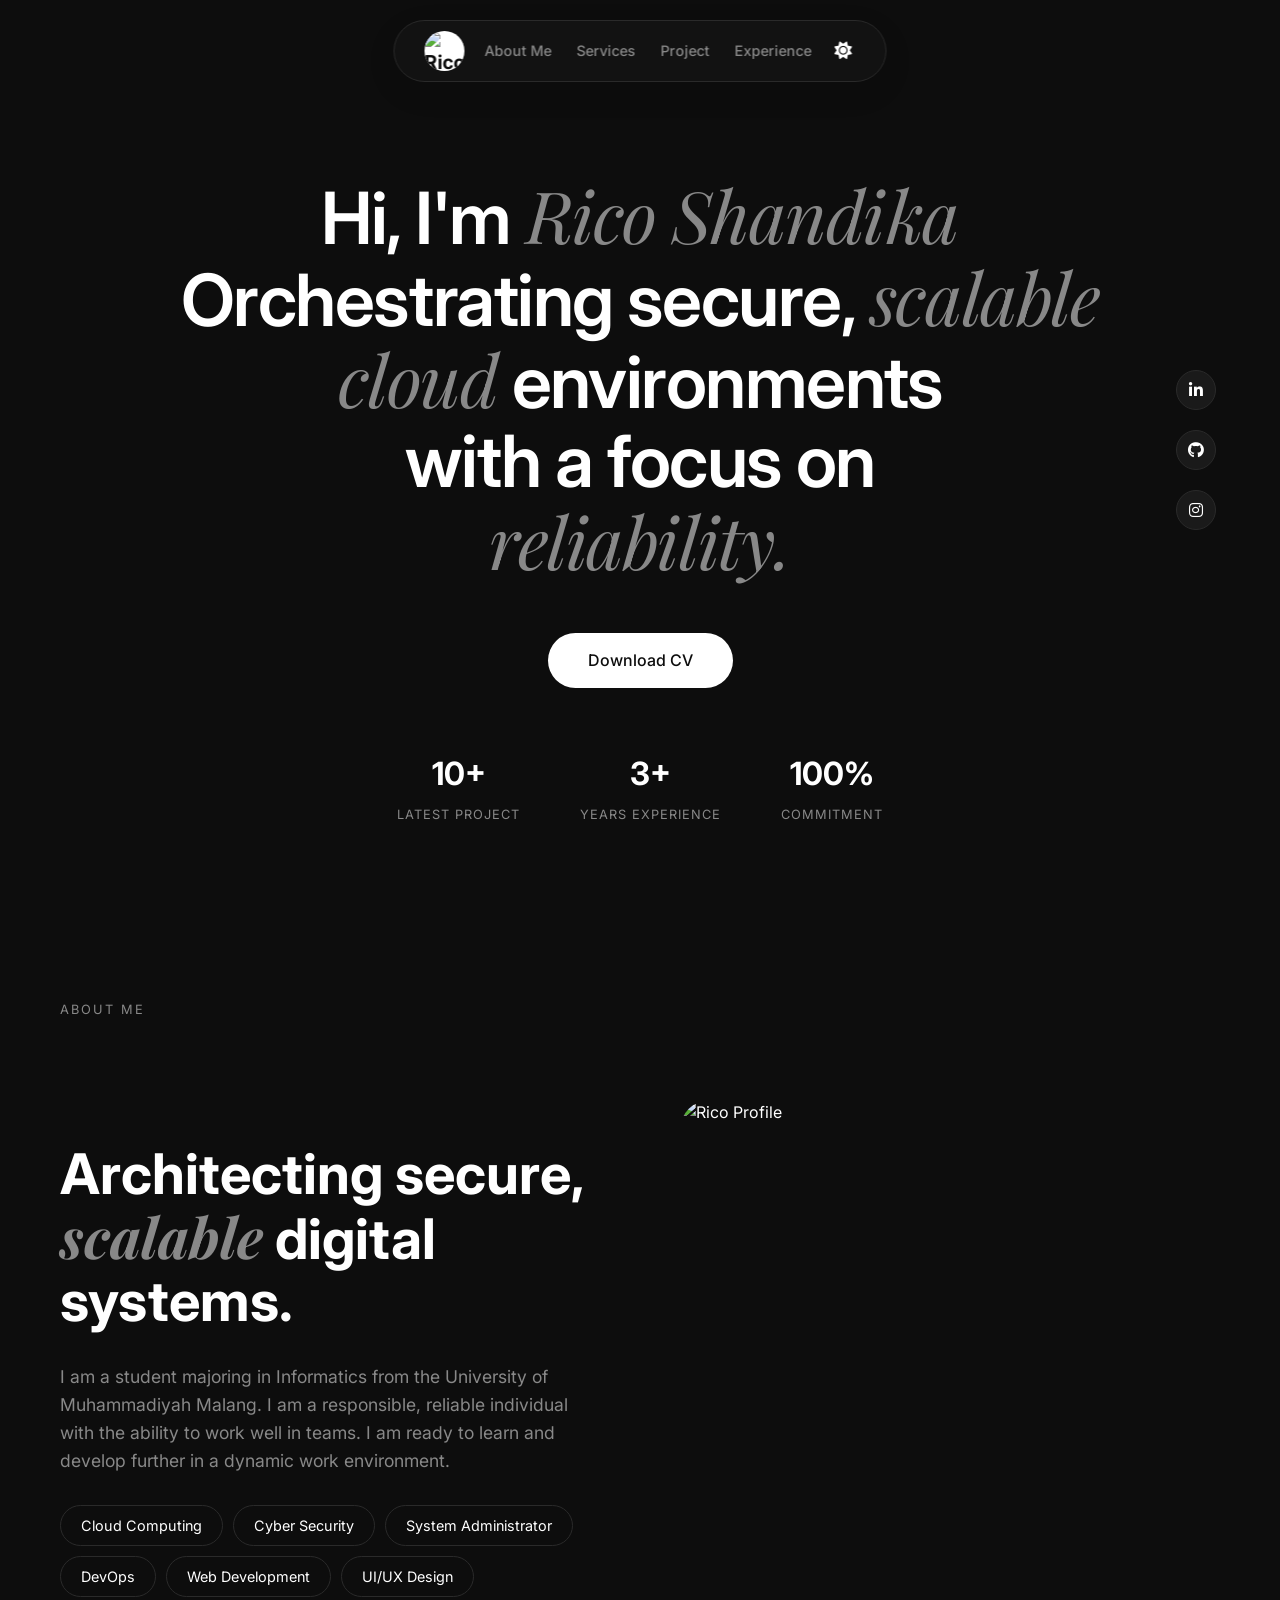
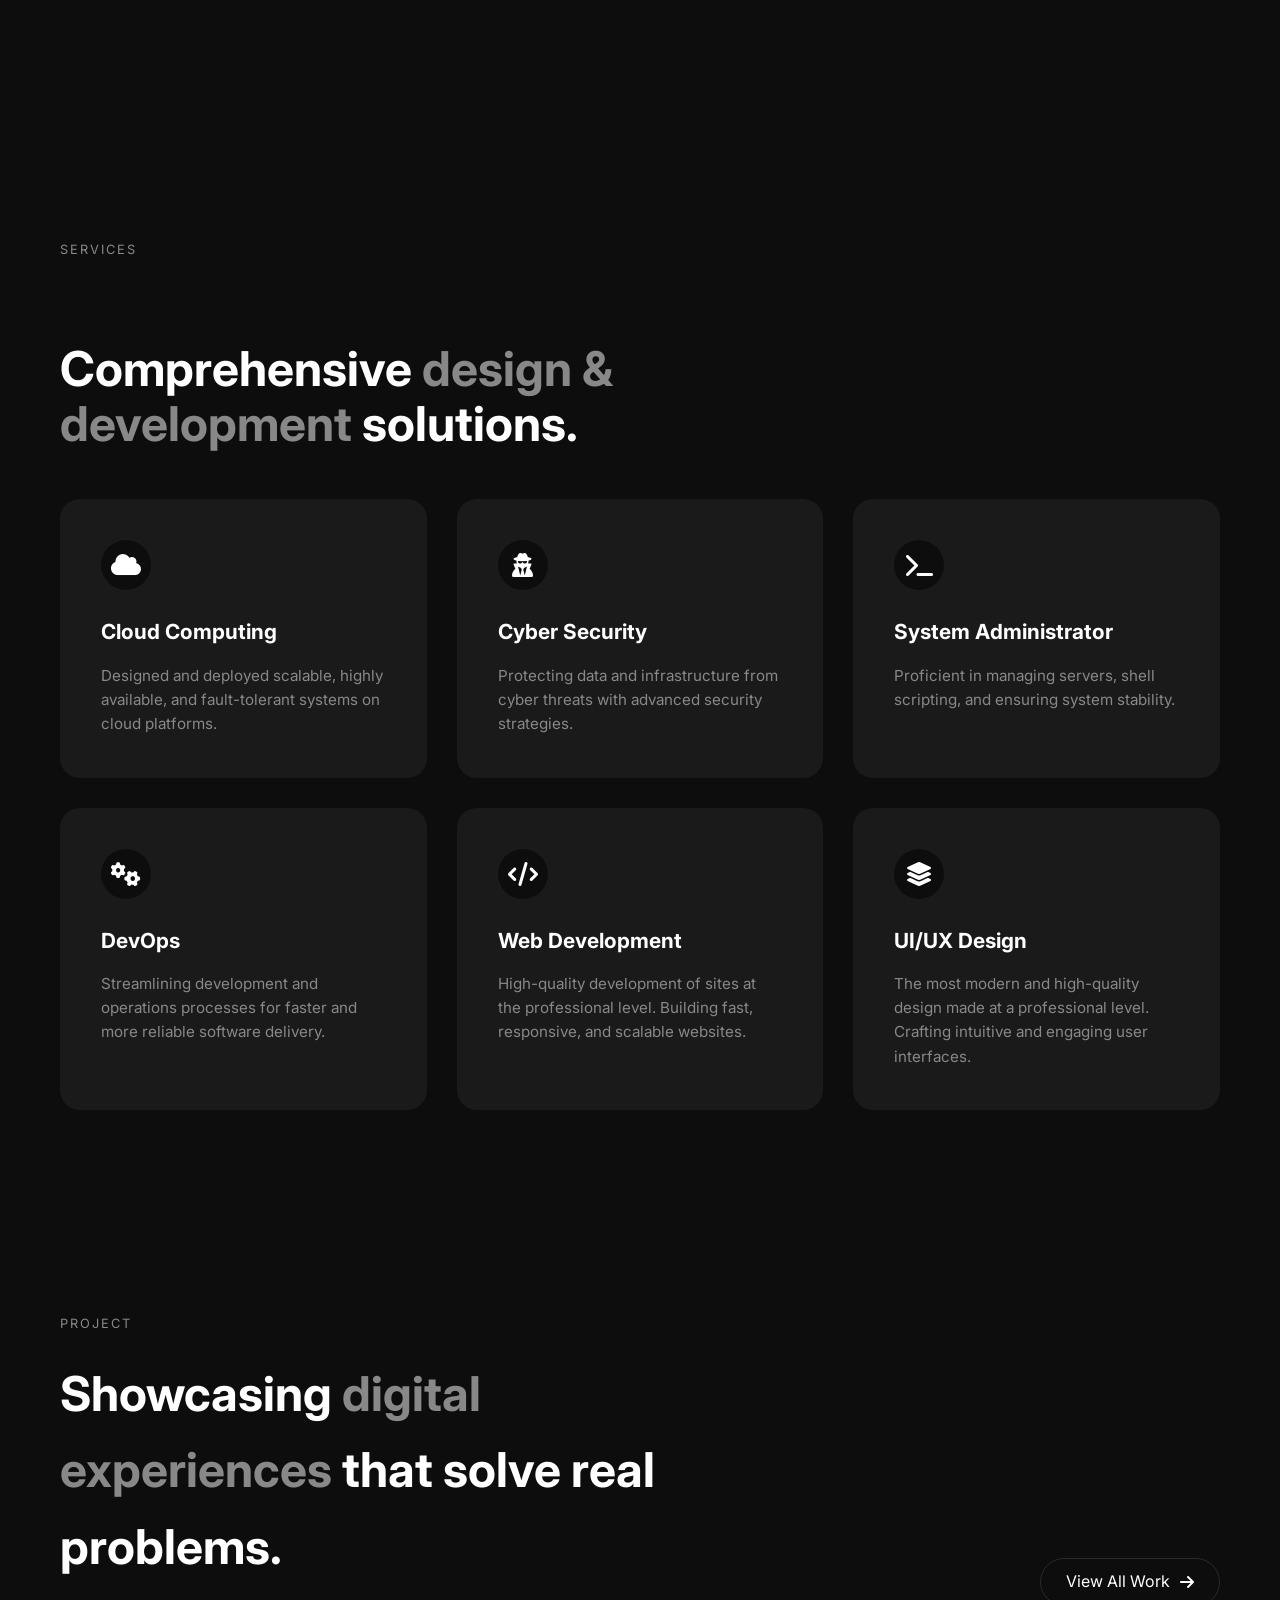
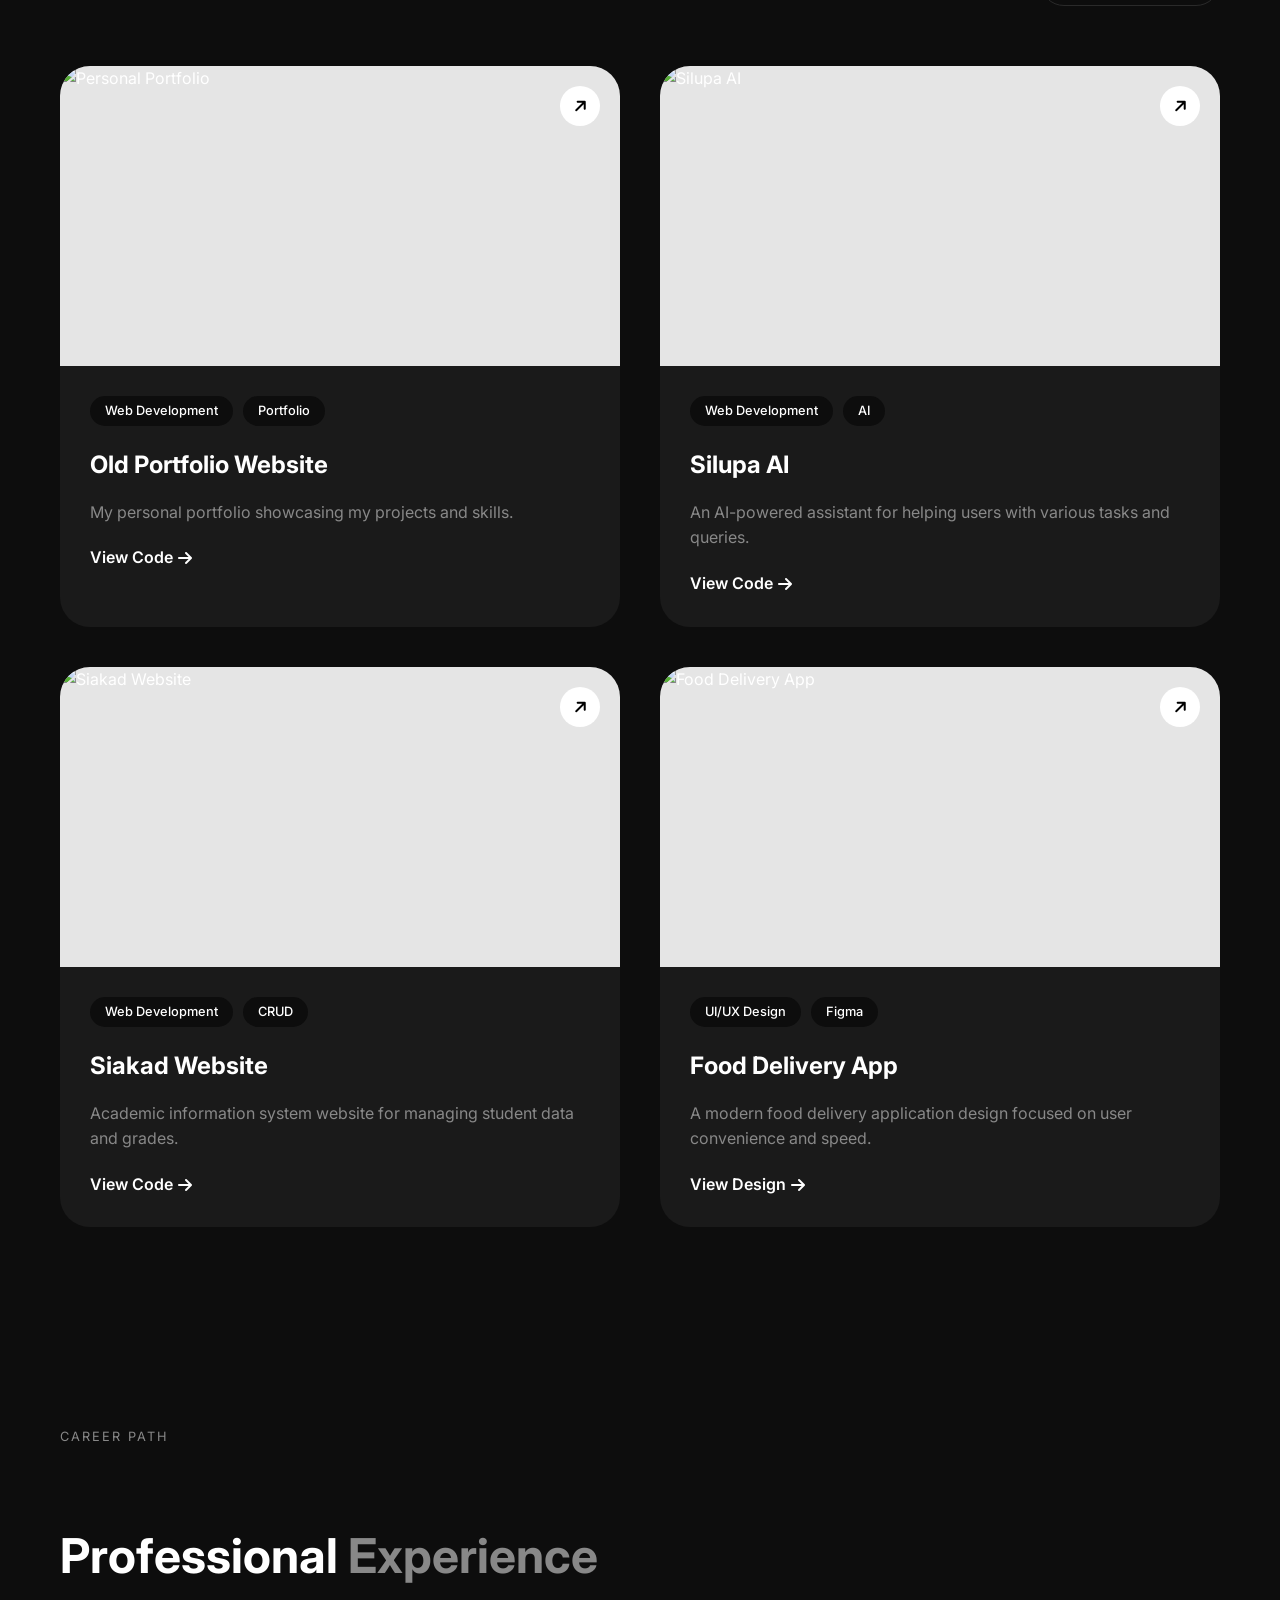
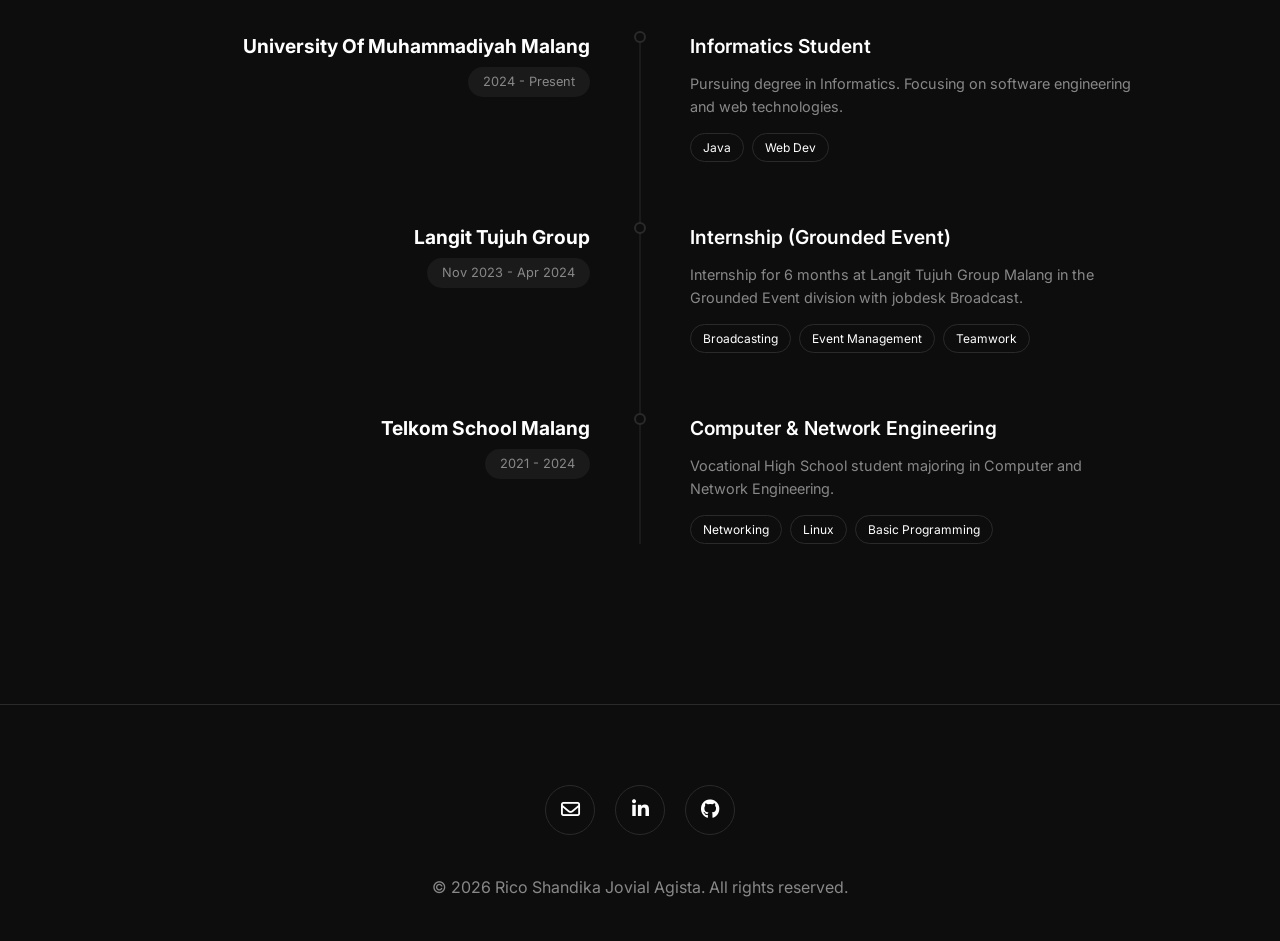
==== commit 2365faf5: "update cdn + animation GSAP" ====
--- a/index.html
+++ b/index.html
@@ -40,7 +40,7 @@
         "alternateName": "Rico Agista",
         "description": "Cloud Computing & DevOps Expert with 3+ years experience",
         "url": "https://ricoagista.my.id/",
-        "image": "https://ricoagista.my.id/img/profile.png",
+        "image": "https://cdn.ricoagista.my.id/personal-portfolio/profile.avif",
         "email": "mailto:info@ricoagista.my.id",
         "jobTitle": "Cloud Engineer & DevOps Specialist",
         "sameAs": [
@@ -113,7 +113,7 @@
     <section class="hero">
         <div class="container">
 
-            <h1 class="hero-title" style="margin-top: 60px;">
+            <h1 class="hero-title">
                 Hi, I'm <span class="serif">Rico Shandika</span><br>
                 Orchestrating secure, <span class="serif">scalable</span><br>
                 <span class="serif">cloud</span> environments<br>
@@ -121,7 +121,7 @@
                 <span class="serif">reliability.</span>
             </h1>
 
-            <a href="./assets/CV-Rico_Shandika_Jovial_Agista.pdf"
+            <a href="https://s.id/cv-rico-shandika-jovial-agista"
                 class="btn-primary" target="_blank">Download CV</a>
 
             <div class="hero-stats">
@@ -140,13 +140,6 @@
             </div>
         </div>
 
-        <!-- Floating Image (Desktop Only via CSS) -->
-        <div class="hero-image-wrapper">
-            <img src="img/hero-bg.jpg" alt="Rico Agista" class="hero-image">
-            <div class="hero-image-icon">
-                <i class="fa-solid fa-code"></i>
-            </div>
-        </div>
 
         <!-- Social Side Floating -->
         <div class="social-floating">
@@ -189,7 +182,7 @@
                 </div>
 
                 <div class="about-image-container">
-                    <img src="img/profile.png" alt="Rico Profile" class="about-image">
+                    <img src="https://cdn.ricoagista.my.id/personal-portfolio/profile.avif" alt="Rico Profile" class="about-image">
                 </div>
             </div>
         </div>
@@ -202,8 +195,8 @@
                 <span class="section-title">Services</span>
             </div>
 
-            <h2 style="font-size: 3rem; margin-bottom: 60px; max-width: 800px;">
-                Comprehensive <span style="color: var(--text-muted);">design & development</span> solutions.
+            <h2 class="section-heading">
+                Comprehensive <span class="muted">design & development</span> solutions.
             </h2>
 
             <div class="services-grid">
@@ -272,14 +265,14 @@
                 <!-- Project 1 -->
                 <div class="project-card">
                     <div class="project-image">
-                        <img src="img/portfolio.jpg" alt="Personal Portfolio">
-                        <a href="https://github.com/ricoagista/ricoagista.github.io" target="_blank"
+                        <img src="https://cdn.ricoagista.my.id/personal-portfolio/old-portfolio.avif" alt="Personal Portfolio">
+                        <a href="https://github.com/ricoagista/Old-Portofolio" target="_blank"
                             class="arrow-btn"><i class="fa-solid fa-arrow-up"></i></a>
                     </div>
                     <div class="project-info">
                         <div class="project-tags">
                             <span>Web Development</span>
-                            <span>HTML/CSS</span>
+                            <span>Portfolio</span>
                         </div>
                         <h3>Old Portfolio Website</h3>
                         <p>My personal portfolio showcasing my projects and skills.</p>
@@ -291,18 +284,18 @@
                 <!-- Project 2 -->
                 <div class="project-card">
                     <div class="project-image">
-                        <img src="img/subnetting.jpg" alt="Subnetting Calculator">
-                        <a href="https://github.com/ricoagista/subnetting/" target="_blank" class="arrow-btn"><i
+                        <img src="https://cdn.ricoagista.my.id/personal-portfolio/silupa-ai.avif" alt="Silupa AI">
+                        <a href="https://github.com/Rombongan-Wong-Tulus/Silupa-Ai" target="_blank" class="arrow-btn"><i
                                 class="fa-solid fa-arrow-up"></i></a>
                     </div>
                     <div class="project-info">
                         <div class="project-tags">
                             <span>Web Development</span>
-                            <span>Networking</span>
-                        </div>
-                        <h3>Subnetting Calculator</h3>
-                        <p>A tool for calculating subnet masks, IP ranges, and network addresses.</p>
-                        <a href="https://github.com/ricoagista/subnetting/" class="view-case">View Code <i
+                            <span>AI</span>
+                        </div>
+                        <h3>Silupa AI</h3>
+                        <p>An AI-powered assistant for helping users with various tasks and queries.</p>
+                        <a href="https://github.com/ricoagista/silupa-ai" class="view-case">View Code <i
                                 class="fa-solid fa-arrow-right"></i></a>
                     </div>
                 </div>
@@ -310,14 +303,14 @@
                 <!-- Project 3 -->
                 <div class="project-card">
                     <div class="project-image">
-                        <img src="img/siakad.jpg" alt="Siakad Website">
+                        <img src="https://cdn.ricoagista.my.id/personal-portfolio/siakad.avif" alt="Siakad Website">
                         <a href="https://github.com/ricoagista/siakad" target="_blank" class="arrow-btn"><i
                                 class="fa-solid fa-arrow-up"></i></a>
                     </div>
                     <div class="project-info">
                         <div class="project-tags">
                             <span>Web Development</span>
-                            <span>PHP</span>
+                            <span>CRUD</span>
                         </div>
                         <h3>Siakad Website</h3>
                         <p>Academic information system website for managing student data and grades.</p>
@@ -329,7 +322,7 @@
                 <!-- Project 4 -->
                 <div class="project-card">
                     <div class="project-image">
-                        <img src="img/food-delivery.jpg" alt="Food Delivery App">
+                        <img src="https://cdn.ricoagista.my.id/personal-portfolio/food-delivery.avif" alt="Food Delivery App">
                         <a href="https://www.figma.com/file/NeRgVZReRgJtm5p2nT7HVG/Untitled?node-id=0%3A1&t=t5zzf1Kovlx4xLek-1"
                             target="_blank" class="arrow-btn"><i class="fa-solid fa-arrow-up"></i></a>
                     </div>
@@ -355,8 +348,8 @@
                 <span class="section-title">Career Path</span>
             </div>
 
-            <h2 style="font-size: 3rem; margin-bottom: 60px;">
-                Professional <span style="color: var(--text-muted);">Experience</span>
+            <h2 class="section-heading">
+                Professional <span class="muted">Experience</span>
             </h2>
 
             <div class="timeline">
@@ -472,7 +465,11 @@
     }
     </script>
 
+    <!-- GSAP Animations -->
+    <script src="https://cdnjs.cloudflare.com/ajax/libs/gsap/3.12.5/gsap.min.js"></script>
+    <script src="https://cdnjs.cloudflare.com/ajax/libs/gsap/3.12.5/ScrollTrigger.min.js"></script>
+    
     <script src="js/script.js"></script>
 </body>
 
-</html>+</html>
--- a/css/style.css
+++ b/css/style.css
@@ -235,39 +235,6 @@
     text-transform: uppercase;
 }
 
-.hero-image-wrapper {
-    position: absolute;
-    left: 5%;
-    bottom: 10%;
-    transform: rotate(-5deg);
-    background: white;
-    padding: 10px 10px 30px 10px;
-    border-radius: 12px;
-    box-shadow: 0 20px 40px rgba(0, 0, 0, 0.2);
-    width: 250px;
-    z-index: -1;
-    /* Behind text if overlaps, or use specific layout */
-}
-
-/* For the specific layout in image 1, the image is floating on the left. 
-   To make it responsive, we might need a grid layout for hero. 
-   But the text is centered. Let's keep it absolute for desktop. */
-
-.hero-image {
-    width: 100%;
-    border-radius: 8px;
-    aspect-ratio: 3/4;
-    object-fit: cover;
-    background-color: #333;
-}
-
-.hero-image-icon {
-    position: absolute;
-    bottom: 10px;
-    left: 15px;
-    color: #000;
-    font-size: 1.5rem;
-}
 
 .btn-primary {
     display: inline-block;
@@ -318,6 +285,18 @@
     color: var(--text-muted);
 }
 
+/* Section heading utility (replaces inline styles) */
+.section-heading {
+    font-size: 3rem;
+    line-height: 1.15;
+    margin-bottom: 48px;
+    max-width: 800px;
+}
+
+.muted {
+    color: var(--text-muted);
+}
+
 .about-text {
     color: var(--text-muted);
     margin-bottom: 30px;
@@ -342,8 +321,6 @@
 .about-image {
     border-radius: 30px;
     overflow: hidden;
-    background: #330000;
-    /* Fallback for image 2 reddish bg */
     width: 100%;
     aspect-ratio: 1/1;
 }
@@ -609,15 +586,26 @@
     border-color: var(--primary-color);
 }
 
-/* Responsive */
+/* =============================================
+   RESPONSIVE — Tablet (≤ 992px)
+   ============================================= */
 @media (max-width: 992px) {
     .hero-title {
-        font-size: 3.5rem;
+        font-size: 3rem;
     }
 
     .about-grid {
         grid-template-columns: 1fr;
         gap: 40px;
+    }
+
+    .about-image-container {
+        order: -1;
+    }
+
+    .section-heading {
+        font-size: 2.4rem;
+        margin-bottom: 40px;
     }
 
     .timeline::before {
@@ -655,82 +643,306 @@
         padding-bottom: 50px;
     }
 
-    .hero-image-wrapper {
-        position: relative;
-        left: auto;
-        bottom: auto;
-        transform: rotate(0deg);
-        display: block;
-        width: 100%;
-        max-width: 250px;
-        /* Smaller image */
-        margin: 0 auto 30px;
-        /* Center and add space below */
-        order: -1;
-        /* Move above text */
-    }
-
     .services-grid {
         grid-template-columns: repeat(2, 1fr);
     }
 
     .social-floating {
         display: none;
-        /* Hide floating icons on tablet/mobile to prevent overlap */
-    }
-}
-
+    }
+}
+
+/* =============================================
+   RESPONSIVE — Mobile (≤ 768px)
+   ============================================= */
 @media (max-width: 768px) {
+
+    /* --- Navbar --- */
     .navbar {
-        bottom: 20px;
+        bottom: 14px;
         top: auto;
-        padding: 10px 20px;
-        width: 90%;
+        padding: 8px 14px;
+        width: calc(100% - 28px);
+        max-width: 420px;
         justify-content: space-between;
+        gap: 0;
+    }
+
+    .nav-brand {
+        width: 32px;
+        height: 32px;
+        flex-shrink: 0;
     }
 
     .nav-links {
-        display: flex;
-        gap: 10px;
-        /* Tighter gap */
-        /* Mobile menu visible as requested */
+        gap: 0;
     }
 
     .nav-links a {
-        font-size: 0.7rem;
-        /* Smaller font to fit */
+        font-size: 0.72rem;
+        padding: 6px 8px;
+        white-space: nowrap;
+    }
+
+    .nav-cta {
+        display: none;
+    }
+
+    .theme-toggle {
+        flex-shrink: 0;
+    }
+
+    /* --- Hero --- */
+    .hero {
+        min-height: 100dvh;
+        padding-top: 40px;
+        padding-bottom: 90px;
+        align-items: flex-start;
     }
 
     .hero .container {
         display: flex;
         flex-direction: column;
+        align-items: flex-start;
+        padding-top: 32px;
     }
 
     .hero-title {
-        font-size: 2.5rem;
+        font-size: 2.2rem;
+        line-height: 1.2;
+        letter-spacing: -0.01em;
+        margin-bottom: 16px;
+        text-align: left;
+    }
+
+    .btn-primary {
+        padding: 11px 28px;
+        font-size: 0.9rem;
+        margin-top: 20px;
     }
 
     .hero-stats {
-        flex-direction: column;
-        gap: 20px;
+        display: grid;
+        grid-template-columns: repeat(3, 1fr);
+        gap: 16px;
+        margin-top: 32px;
+        width: 100%;
+        text-align: center;
+    }
+
+    .stat-item h3 {
+        font-size: 1.4rem;
+        margin-bottom: 2px;
+    }
+
+    .stat-item p {
+        font-size: 0.7rem;
+        letter-spacing: 0.5px;
+    }
+
+    /* --- General Sections --- */
+    .section {
+        padding: 52px 0;
+    }
+
+    .container {
+        padding: 0 18px;
+    }
+
+    .section-header {
+        margin-bottom: 24px;
+    }
+
+    /* --- About --- */
+    .about-grid {
+        grid-template-columns: 1fr;
+        gap: 24px;
+    }
+
+    .about-image-container {
+        order: -1;
+        max-width: 220px;
+        margin: 0 auto;
+    }
+
+    .about-image {
+        aspect-ratio: 1/1;
+        border-radius: 16px;
+    }
+
+    .about-content h2 {
+        font-size: 1.75rem;
+        line-height: 1.2;
+        margin-bottom: 12px;
+    }
+
+    .about-text {
+        font-size: 0.9rem;
+        margin-bottom: 16px;
+        line-height: 1.6;
+    }
+
+    .tag {
+        font-size: 0.78rem;
+        padding: 6px 14px;
+    }
+
+    /* --- Services --- */
+    .section-heading {
+        font-size: 1.6rem;
+        margin-bottom: 28px;
     }
 
     .services-grid {
         grid-template-columns: 1fr;
-    }
-
-    /* Performance optimizations for mobile */
-    * {
-        /* Disable transitions on mobile for better performance */
-        transition: none !important;
-        animation-duration: 0.01ms !important;
-        animation-iteration-count: 1 !important;
-    }
-
-    /* Re-enable essential interactions only */
-    .social-icon:hover,
-    .tag:hover,
-    .service-card:hover {
-        transition: background-color 0.2s ease !important;
+        gap: 12px;
+    }
+
+    .service-card {
+        padding: 22px 20px;
+        border-radius: 16px;
+    }
+
+    .service-icon {
+        width: 40px;
+        height: 40px;
+        font-size: 1.1rem;
+        margin-bottom: 16px;
+    }
+
+    .service-card h3 {
+        font-size: 1rem;
+        margin-bottom: 8px;
+    }
+
+    .service-card p {
+        font-size: 0.85rem;
+        line-height: 1.5;
+    }
+
+    /* --- Projects --- */
+    .projects-header > div {
+        flex-direction: column;
+        align-items: flex-start;
+        gap: 14px;
+    }
+
+    .projects-header h2 {
+        font-size: 1.6rem;
+        max-width: 100%;
+    }
+
+    .view-all {
+        font-size: 0.85rem;
+        padding: 8px 18px;
+    }
+
+    .project-grid {
+        grid-template-columns: 1fr;
+        gap: 20px;
+        margin-top: 24px;
+    }
+
+    .project-card {
+        border-radius: 20px;
+        padding-bottom: 20px;
+    }
+
+    .project-image {
+        height: 180px;
+    }
+
+    .project-info {
+        padding: 16px 18px 0;
+    }
+
+    .project-tags span {
+        font-size: 0.72rem;
+        padding: 4px 10px;
+    }
+
+    .project-info h3 {
+        font-size: 1.05rem;
+        margin-bottom: 8px;
+    }
+
+    .project-info p {
+        font-size: 0.85rem;
+        margin-bottom: 14px;
+    }
+
+    /* --- Experience / Timeline --- */
+    .timeline-item {
+        margin-bottom: 32px;
+        padding-left: 24px;
+    }
+
+    .company-name {
+        font-size: 0.95rem;
+    }
+
+    .company-period {
+        font-size: 0.72rem;
+        padding: 4px 10px;
+    }
+
+    .role-title {
+        font-size: 0.95rem;
+        margin-bottom: 6px;
+    }
+
+    .role-desc {
+        font-size: 0.82rem;
+    }
+
+    .tech-stack span {
+        font-size: 0.7rem;
+        padding: 3px 10px;
+    }
+
+    /* --- Footer --- */
+    footer {
+        padding: 40px 0 90px;
+    }
+
+    .social-links {
+        gap: 14px;
+        margin-bottom: 24px;
+    }
+
+    .social-icon {
+        width: 42px;
+        height: 42px;
+        font-size: 1rem;
+    }
+}
+
+/* =============================================
+   RESPONSIVE — Small Mobile (≤ 430px)
+   ============================================= */
+@media (max-width: 430px) {
+    .hero-title {
+        font-size: 1.9rem;
+    }
+
+    .hero-stats {
+        grid-template-columns: repeat(3, 1fr);
+        gap: 10px;
+    }
+
+    .stat-item h3 {
+        font-size: 1.25rem;
+    }
+
+    .about-content h2 {
+        font-size: 1.5rem;
+    }
+
+    .section-heading {
+        font-size: 1.4rem;
+    }
+
+    .projects-header h2 {
+        font-size: 1.4rem;
     }
 }
